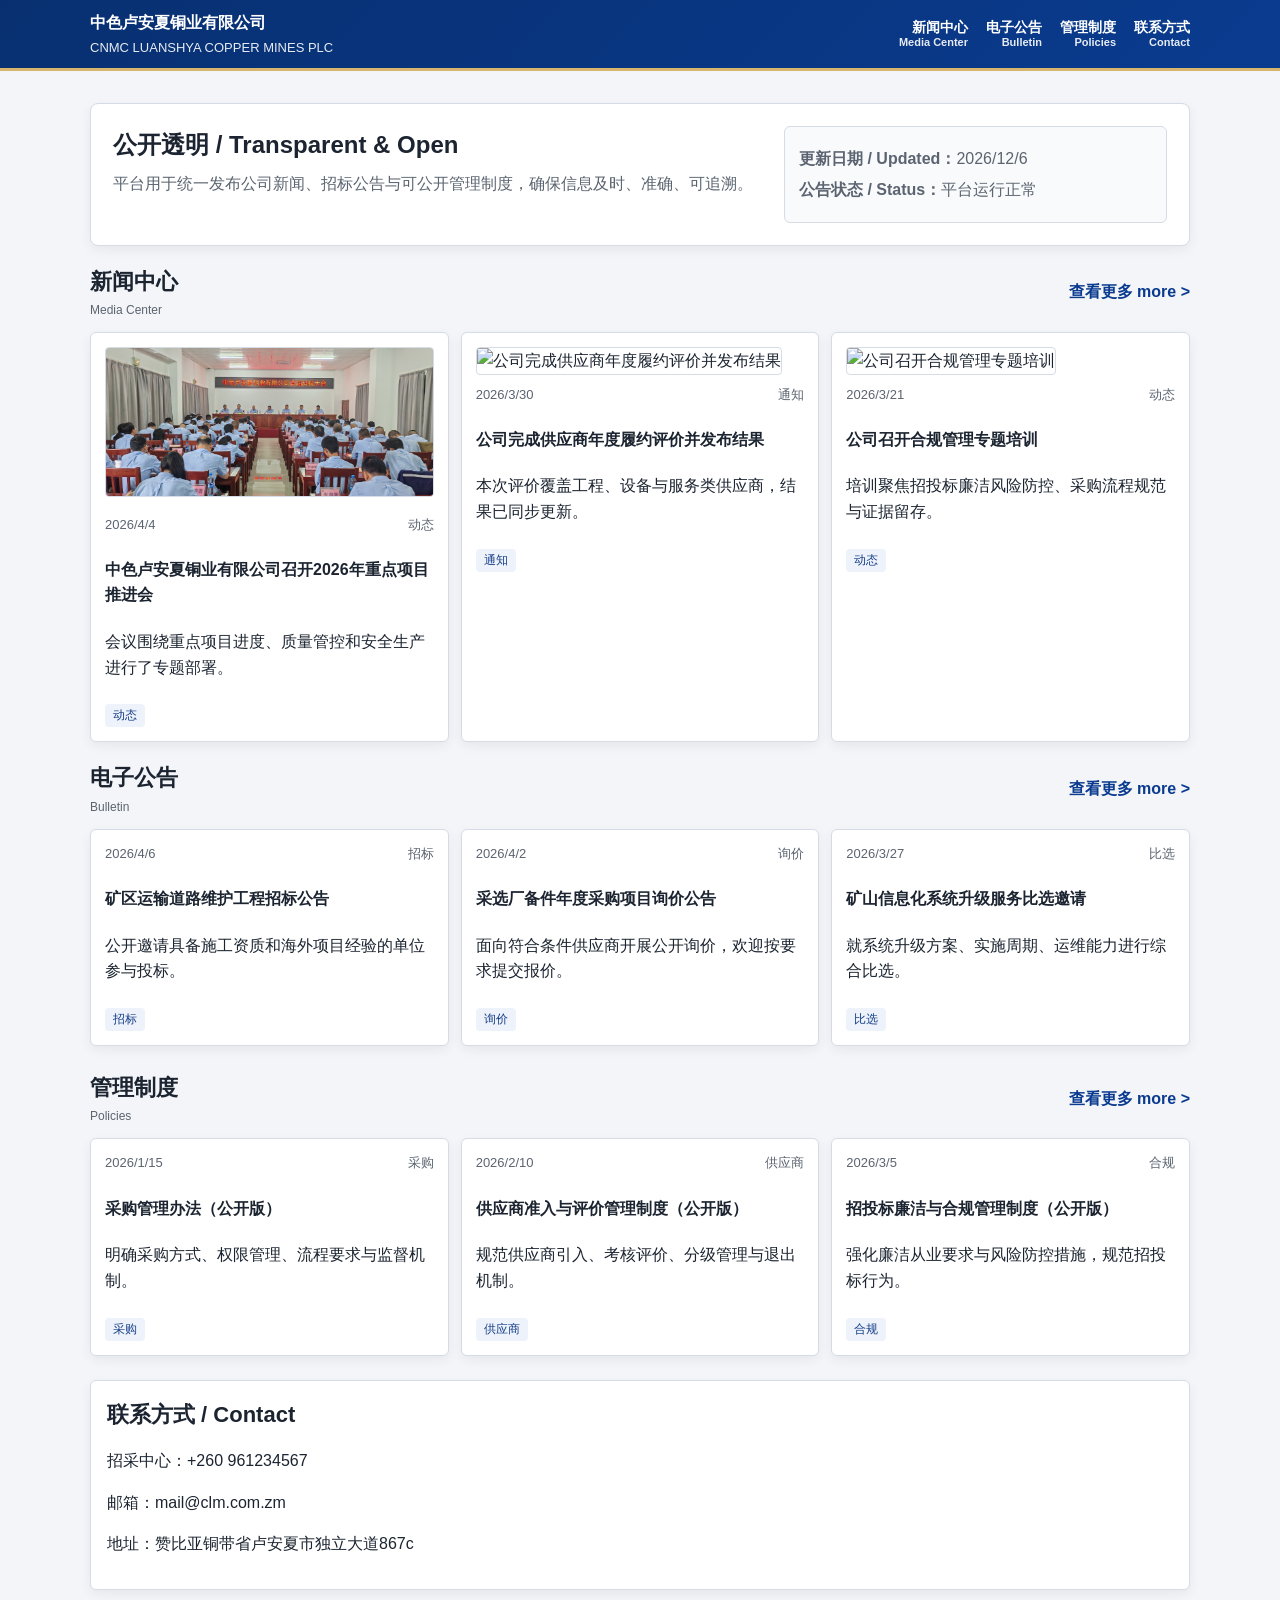
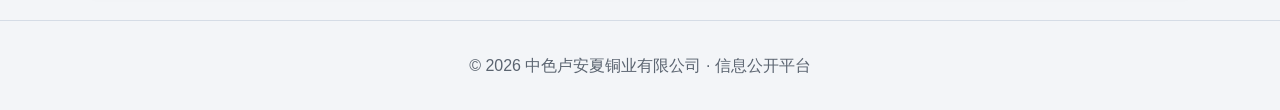
==== index.html @ e2d0efca "Add files via upload" ====
<!doctype html>
<html lang="zh-CN">
  <head>
    <meta charset="UTF-8" />
    <meta name="viewport" content="width=device-width, initial-scale=1.0" />
    <title>中色卢安夏铜业有限公司 - 信息公开平台</title>
    <link rel="stylesheet" href="styles.css" />
  </head>
  <body>
    <header class="site-header site-header--sticky">
      <div class="container header-inner">
        <div class="brand-wrap">
          <p class="brand-cn">中色卢安夏铜业有限公司</p>
          <p class="brand-en">CNMC LUANSHYA COPPER MINES PLC</p>
        </div>
        <nav class="main-nav">
          <a href="#news">
            <span class="nav-cn">新闻中心</span>
            <span class="nav-en">Media Center</span>
          </a>
          <a href="#invites">
            <span class="nav-cn">电子公告</span>
            <span class="nav-en">Bulletin</span>
          </a>
          <a href="#policies">
            <span class="nav-cn">管理制度</span>
            <span class="nav-en">Policies</span>
          </a>
          <a href="#contact">
            <span class="nav-cn">联系方式</span>
            <span class="nav-en">Contact</span>
          </a>
        </nav>
      </div>
    </header>

    <main class="container page-main">
      <section class="hero">
        <div>
          <h2>公开透明 / Transparent & Open</h2>
          <p>
            平台用于统一发布公司新闻、招标公告与可公开管理制度，确保信息及时、准确、可追溯。
          </p>
        </div>
        <div class="hero-meta">
          <p><strong>更新日期 / Updated：</strong><span id="today"></span></p>
          <p><strong>公告状态 / Status：</strong>平台运行正常</p>
        </div>
      </section>

      <section id="news" class="section section--compact">
        <div class="section-head">
          <div>
            <h3>新闻中心</h3>
            <p class="section-sub">Media Center</p>
          </div>
          <a class="more-link" href="list.html?type=news">查看更多 more &gt;</a>
        </div>
        <div class="card-list" id="news-list"></div>
      </section>

      <section id="invites" class="section section--compact">
        <div class="section-head">
          <div>
            <h3>电子公告</h3>
            <p class="section-sub">Bulletin</p>
          </div>
          <a class="more-link" href="list.html?type=invites">查看更多 more &gt;</a>
        </div>
        <div class="card-list" id="invite-list"></div>
      </section>

      <section id="policies" class="section">
        <div class="section-head">
          <div>
            <h3>管理制度</h3>
            <p class="section-sub">Policies</p>
          </div>
          <a class="more-link" href="list.html?type=policies">查看更多 more &gt;</a>
        </div>
        <div class="card-list" id="policy-list"></div>
      </section>

      <section id="contact" class="section contact">
        <h3>联系方式 / Contact</h3>
        <p>招采中心：+260 961234567</p>
        <p>邮箱：mail@clm.com.zm</p>
        <p>地址：赞比亚铜带省卢安夏市独立大道867c</p>
      </section>
    </main>

    <footer class="site-footer">
      <div class="container">
        <p>© 2026 中色卢安夏铜业有限公司 · 信息公开平台</p>
      </div>
    </footer>

    <script src="site-data.js"></script>
    <script src="app.js"></script>
  </body>
</html>
---- styles.css ----
:root {
  --bg: #f3f5f8;
  --card: #ffffff;
  --text: #1b2430;
  --muted: #5b6470;
  --primary: #0a3b8f;
  --border: #d5dce6;
  --shadow: 0 4px 12px rgba(17, 24, 39, 0.06);
}

* {
  box-sizing: border-box;
}

body {
  margin: 0;
  font-family: -apple-system, BlinkMacSystemFont, "Segoe UI", "PingFang SC",
    "Hiragino Sans GB", "Microsoft YaHei", sans-serif;
  color: var(--text);
  background: var(--bg);
  line-height: 1.6;
}

.container {
  width: min(1100px, 92%);
  margin: 0 auto;
}

.site-header {
  background: linear-gradient(135deg, #083071, #0a3b8f);
  color: #fff;
  padding: 10px 0;
  border-bottom: 3px solid #d7b56d;
}

.header-inner {
  display: flex;
  justify-content: space-between;
  align-items: center;
  gap: 12px;
}

.brand-cn {
  margin: 0;
  font-weight: 700;
}

.brand-en {
  margin: 2px 0 0;
  opacity: 0.9;
  font-size: 13px;
  text-transform: uppercase;
}

.site-header--sticky {
  position: sticky;
  top: 0;
  z-index: 50;
}

.main-nav {
  display: flex;
  gap: 18px;
  align-items: center;
}

.main-nav a {
  color: #fff;
  text-decoration: none;
  font-weight: 700;
  display: flex;
  flex-direction: column;
  gap: 1px;
  text-align: right;
}

.nav-cn {
  font-size: 14px;
  line-height: 1.1;
}

.nav-en {
  font-size: 11px;
  opacity: 0.9;
  line-height: 1.1;
}

.page-main {
  padding-top: 10px;
}

.hero {
  margin-top: 22px;
  background: #fff;
  border: 1px solid var(--border);
  border-radius: 8px;
  padding: 22px;
  box-shadow: var(--shadow);
  display: grid;
  grid-template-columns: 1.7fr 1fr;
  gap: 20px;
}

.hero h2 {
  margin: 0 0 6px;
  font-size: 24px;
}

.hero p {
  margin: 0;
  color: var(--muted);
}

.hero-meta {
  background: #f8fafc;
  border: 1px solid var(--border);
  border-radius: 6px;
  padding: 14px;
}

.hero-meta p {
  margin: 5px 0;
}

.section {
  margin-top: 24px;
}

.section--compact {
  margin-top: 18px;
}

.section-head {
  display: flex;
  justify-content: space-between;
  align-items: center;
  gap: 12px;
  margin-bottom: 12px;
}

h3 {
  margin: 0;
  font-size: 22px;
}

.section-sub {
  margin: 2px 0 0;
  color: var(--muted);
  font-size: 12px;
}

.toolbar {
  display: flex;
  gap: 8px;
  flex-wrap: wrap;
}

.more-link {
  color: var(--primary);
  text-decoration: none;
  font-weight: 700;
}

.home-grid {
  display: grid;
  grid-template-columns: 1.6fr 1fr;
  gap: 18px;
  align-items: start;
}

.card-list {
  display: grid;
  grid-template-columns: repeat(3, 1fr);
  gap: 12px;
}

.card {
  background: var(--card);
  border: 1px solid var(--border);
  border-radius: 6px;
  box-shadow: var(--shadow);
  padding: 14px;
}

.card-link {
  text-decoration: none;
  color: inherit;
  display: block;
}

.news-cover {
  width: 100%;
  height: 150px;
  object-fit: cover;
  border-radius: 4px;
  border: 1px solid var(--border);
  margin-bottom: 10px;
}

.meta {
  display: flex;
  justify-content: space-between;
  gap: 10px;
  color: var(--muted);
  font-size: 13px;
  margin-bottom: 6px;
}

.tag {
  display: inline-block;
  margin-top: 8px;
  padding: 2px 8px;
  border-radius: 4px;
  background: #edf2fb;
  color: #163f88;
  font-size: 12px;
}

.contact {
  background: #fff;
  border: 1px solid var(--border);
  border-radius: 6px;
  box-shadow: var(--shadow);
  padding: 16px;
}

.site-footer {
  margin-top: 30px;
  padding: 16px 0;
  border-top: 1px solid var(--border);
  color: var(--muted);
  text-align: center;
}

.btn {
  display: inline-block;
  text-decoration: none;
  border-radius: 8px;
  padding: 9px 14px;
}

.btn-primary {
  background: #fff;
  color: #0b357f;
  font-weight: 700;
}

.list-page-head {
  margin-top: 22px;
  background: #fff;
  border: 1px solid var(--border);
  border-radius: 8px;
  padding: 16px 20px;
  box-shadow: var(--shadow);
  display: flex;
  justify-content: space-between;
  align-items: center;
}

.list-page-head h2 {
  margin: 0;
  font-size: 20px;
}

.list-page-head p {
  margin: 4px 0 0;
  color: var(--muted);
}

.text-link {
  color: var(--primary);
  text-decoration: none;
  font-weight: 600;
}

.list-rows {
  margin-top: 14px;
  background: #fff;
  border: 1px solid var(--border);
  border-radius: 8px;
  box-shadow: var(--shadow);
}

.list-row {
  display: flex;
  justify-content: space-between;
  gap: 12px;
  padding: 14px 16px;
  border-bottom: 1px solid #e8edf3;
}

.list-row:last-child {
  border-bottom: none;
}

.detail-box {
  margin-top: 16px;
  background: #fff;
  border: 1px solid var(--border);
  border-radius: 8px;
  box-shadow: var(--shadow);
  padding: 20px;
}

.detail-cover {
  width: 100%;
  max-width: 780px;
  border: 1px solid var(--border);
  border-radius: 4px;
  margin: 8px 0 16px;
}

@media (max-width: 900px) {
  .card-list {
    grid-template-columns: repeat(2, 1fr);
  }

  .hero {
    grid-template-columns: 1fr;
  }

  .home-grid {
    grid-template-columns: 1fr;
  }
}

@media (max-width: 640px) {
  .header-inner,
  .section-head {
    flex-direction: column;
    align-items: flex-start;
  }

  .main-nav {
    width: 100%;
    justify-content: space-between;
    gap: 10px;
  }

  .main-nav a {
    text-align: left;
  }

  .card-list {
    grid-template-columns: 1fr;
  }
}
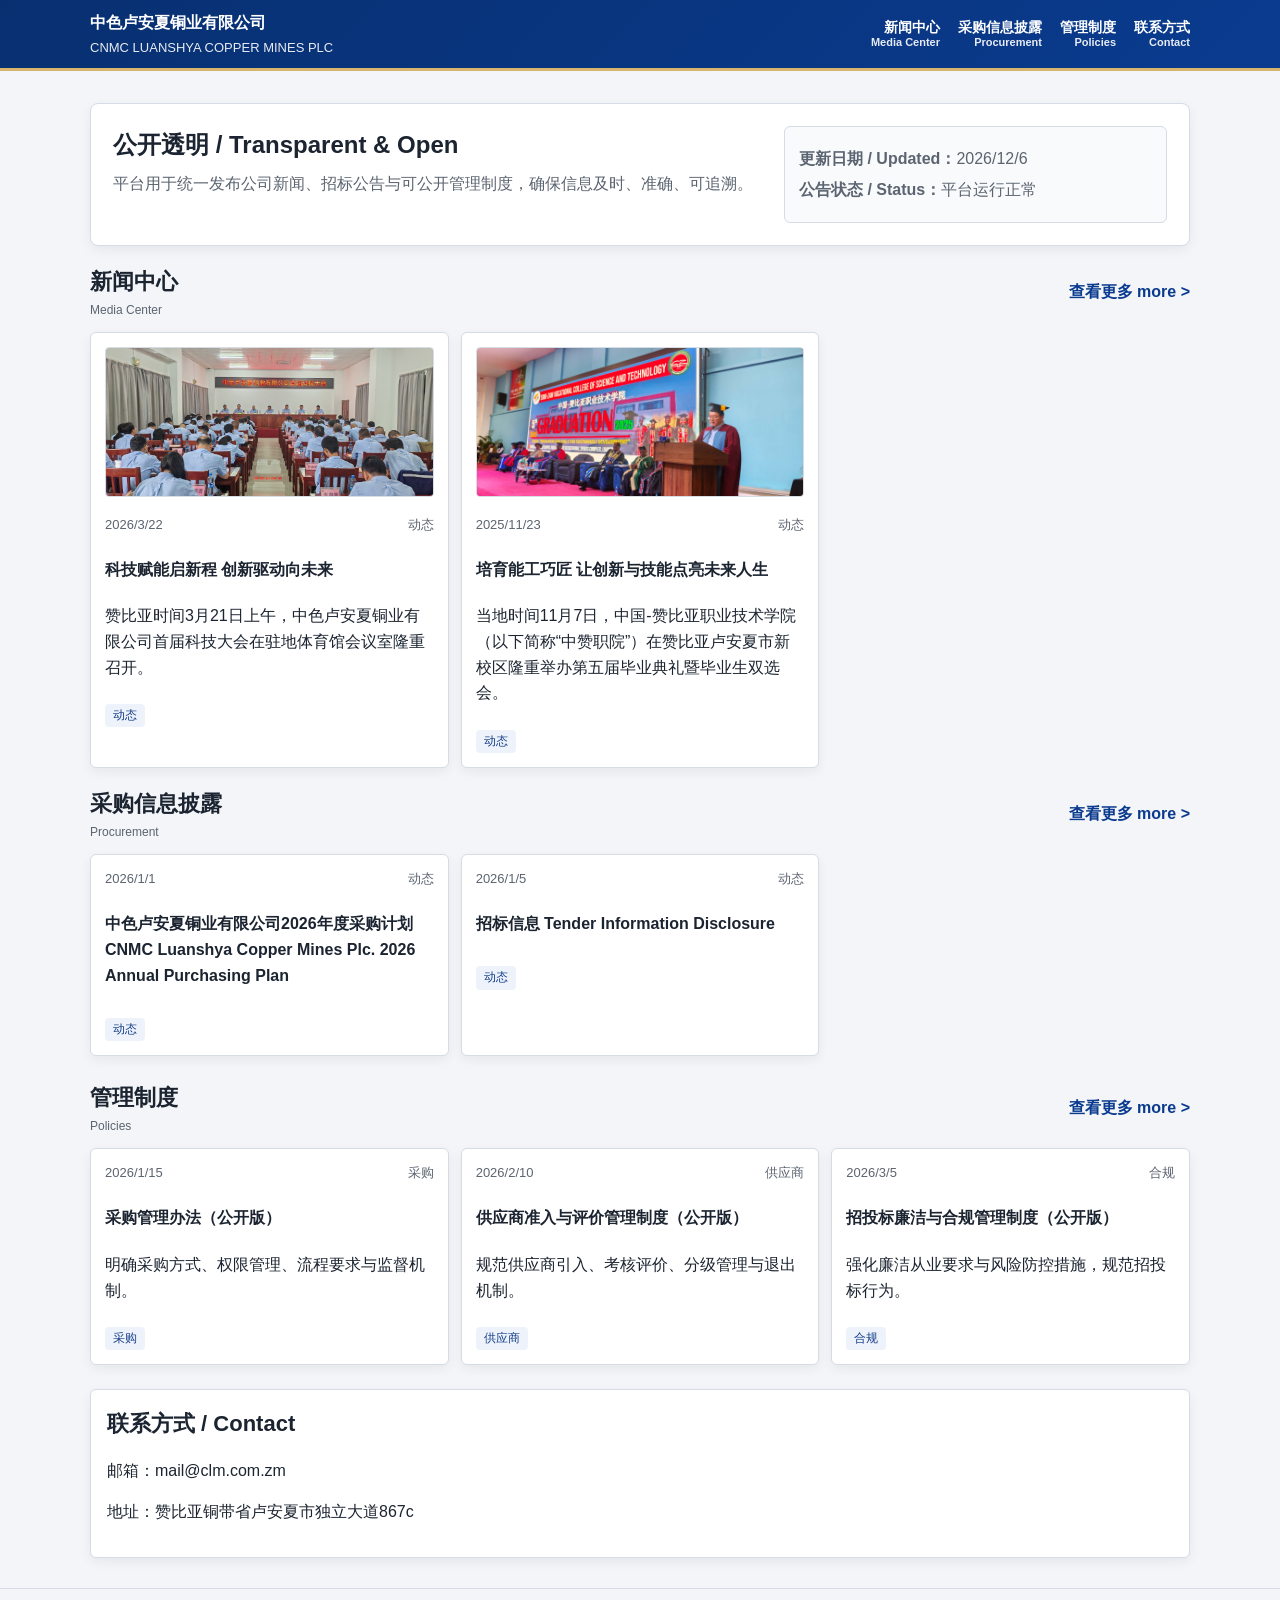
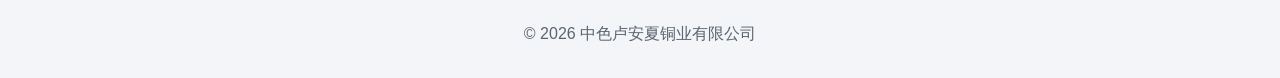
==== commit 616ab011: "Add files via upload" ====
--- a/index.html
+++ b/index.html
@@ -3,7 +3,7 @@
   <head>
     <meta charset="UTF-8" />
     <meta name="viewport" content="width=device-width, initial-scale=1.0" />
-    <title>中色卢安夏铜业有限公司 - 信息公开平台</title>
+    <title>中色卢安夏铜业有限公司</title>
     <link rel="stylesheet" href="styles.css" />
   </head>
   <body>
@@ -19,8 +19,8 @@
             <span class="nav-en">Media Center</span>
           </a>
           <a href="#invites">
-            <span class="nav-cn">电子公告</span>
-            <span class="nav-en">Bulletin</span>
+            <span class="nav-cn">采购信息披露</span>
+            <span class="nav-en">Procurement</span>
           </a>
           <a href="#policies">
             <span class="nav-cn">管理制度</span>
@@ -62,8 +62,8 @@
       <section id="invites" class="section section--compact">
         <div class="section-head">
           <div>
-            <h3>电子公告</h3>
-            <p class="section-sub">Bulletin</p>
+            <h3>采购信息披露</h3>
+            <p class="section-sub">Procurement</p>
           </div>
           <a class="more-link" href="list.html?type=invites">查看更多 more &gt;</a>
         </div>
@@ -83,7 +83,7 @@
 
       <section id="contact" class="section contact">
         <h3>联系方式 / Contact</h3>
-        <p>招采中心：+260 961234567</p>
+        <!-- <p>招采中心：+260 961234567</p> -->
         <p>邮箱：mail@clm.com.zm</p>
         <p>地址：赞比亚铜带省卢安夏市独立大道867c</p>
       </section>
@@ -91,7 +91,7 @@
 
     <footer class="site-footer">
       <div class="container">
-        <p>© 2026 中色卢安夏铜业有限公司 · 信息公开平台</p>
+        <p>© 2026 中色卢安夏铜业有限公司</p>
       </div>
     </footer>
 
--- a/styles.css
+++ b/styles.css
@@ -307,7 +307,59 @@
   max-width: 780px;
   border: 1px solid var(--border);
   border-radius: 4px;
-  margin: 8px 0 16px;
+  margin: 8px auto 16px;
+}
+
+.detail-body {
+  font-family: "FangSong", "STFangsong", "仿宋", serif;
+  font-size: 19px;
+  line-height: 1.9;
+  color: #1f2937;
+}
+
+.detail-title {
+  text-align: center;
+  margin: 6px 0 8px;
+}
+
+.detail-publish-info {
+  text-align: center;
+  color: var(--muted);
+  margin: 0 0 14px;
+  font-size: 14px;
+}
+
+.detail-paragraph {
+  text-indent: 2em;
+  margin: 0 0 14px;
+}
+
+.detail-image-wrap {
+  text-align: center;
+}
+
+.detail-image-wrap .detail-cover {
+  display: inline-block;
+}
+
+.detail-attachments {
+  margin-top: 16px;
+  padding-top: 12px;
+  border-top: 1px solid #e6ebf2;
+}
+
+.detail-attachments h4 {
+  margin: 0 0 8px;
+  font-size: 16px;
+}
+
+.detail-attachments ul {
+  margin: 0;
+  padding-left: 18px;
+}
+
+.detail-attachments li {
+  margin-bottom: 6px;
 }
 
 @media (max-width: 900px) {
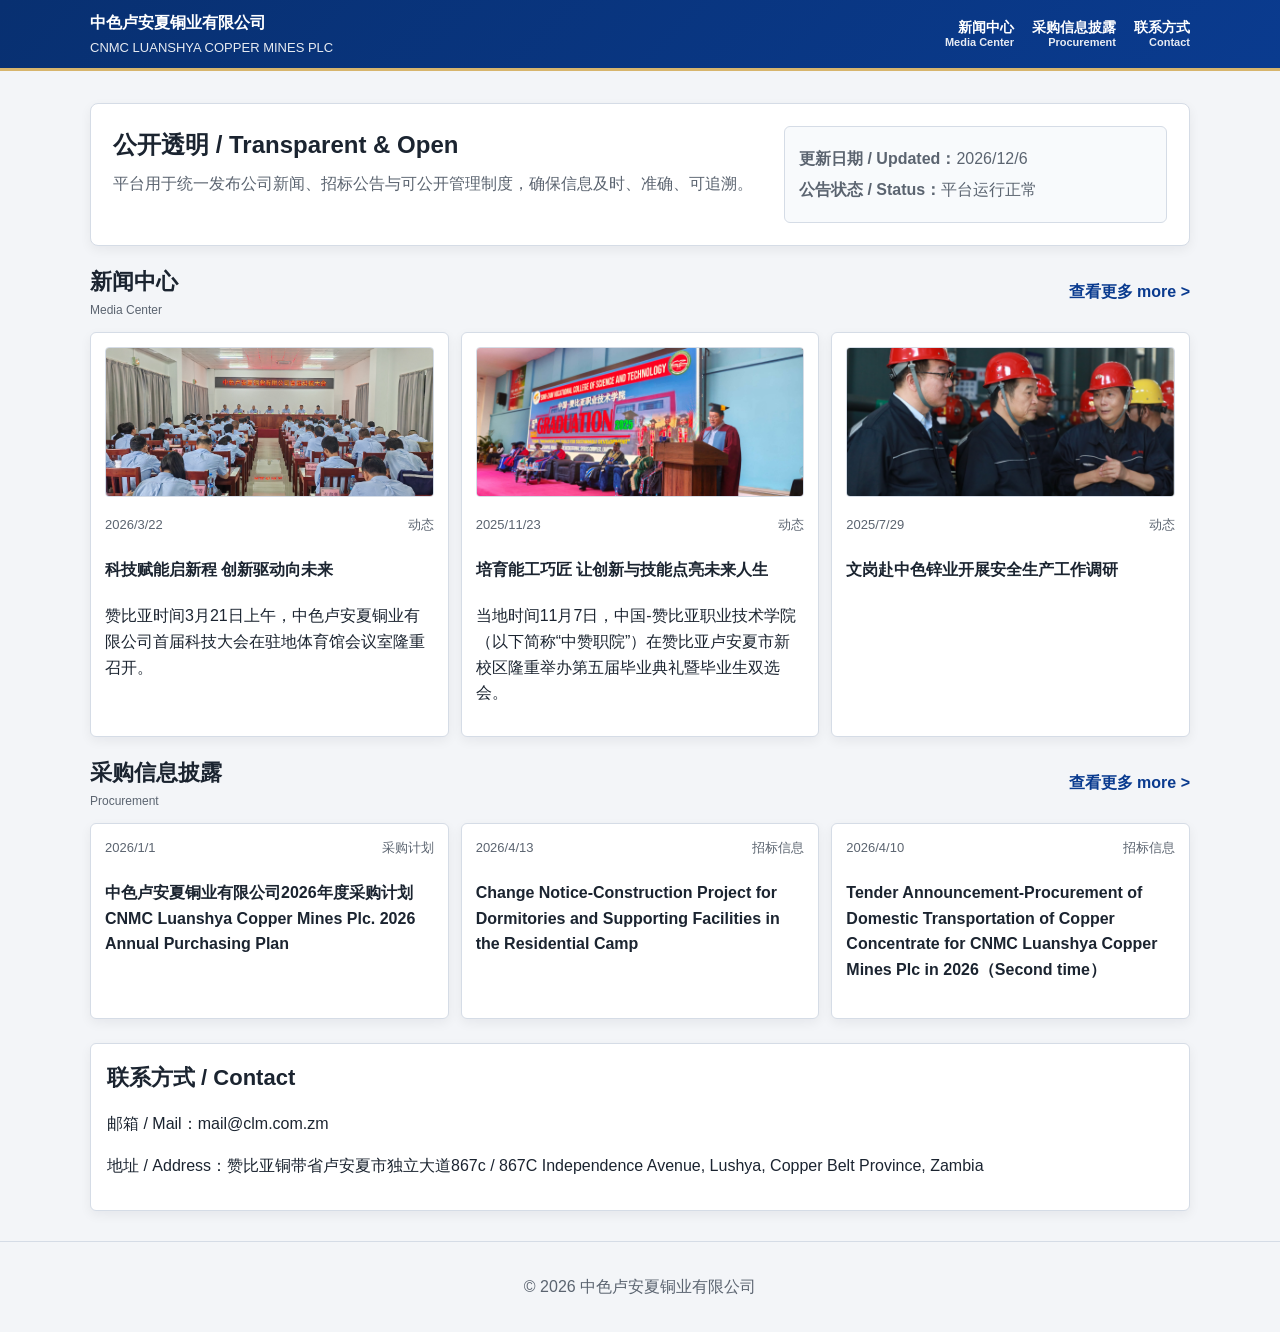
==== commit a97ff6f9: "Add files via upload" ====
--- a/index.html
+++ b/index.html
@@ -22,10 +22,10 @@
             <span class="nav-cn">采购信息披露</span>
             <span class="nav-en">Procurement</span>
           </a>
-          <a href="#policies">
+          <!-- <a href="#policies">
             <span class="nav-cn">管理制度</span>
             <span class="nav-en">Policies</span>
-          </a>
+          </a> -->
           <a href="#contact">
             <span class="nav-cn">联系方式</span>
             <span class="nav-en">Contact</span>
@@ -70,7 +70,7 @@
         <div class="card-list" id="invite-list"></div>
       </section>
 
-      <section id="policies" class="section">
+      <!-- <section id="policies" class="section">
         <div class="section-head">
           <div>
             <h3>管理制度</h3>
@@ -79,13 +79,13 @@
           <a class="more-link" href="list.html?type=policies">查看更多 more &gt;</a>
         </div>
         <div class="card-list" id="policy-list"></div>
-      </section>
+      </section> -->
 
       <section id="contact" class="section contact">
         <h3>联系方式 / Contact</h3>
         <!-- <p>招采中心：+260 961234567</p> -->
-        <p>邮箱：mail@clm.com.zm</p>
-        <p>地址：赞比亚铜带省卢安夏市独立大道867c</p>
+        <p>邮箱 / Mail：mail@clm.com.zm</p>
+        <p>地址 / Address：赞比亚铜带省卢安夏市独立大道867c / 867C Independence Avenue, Lushya, Copper Belt Province, Zambia</p>
       </section>
     </main>
 
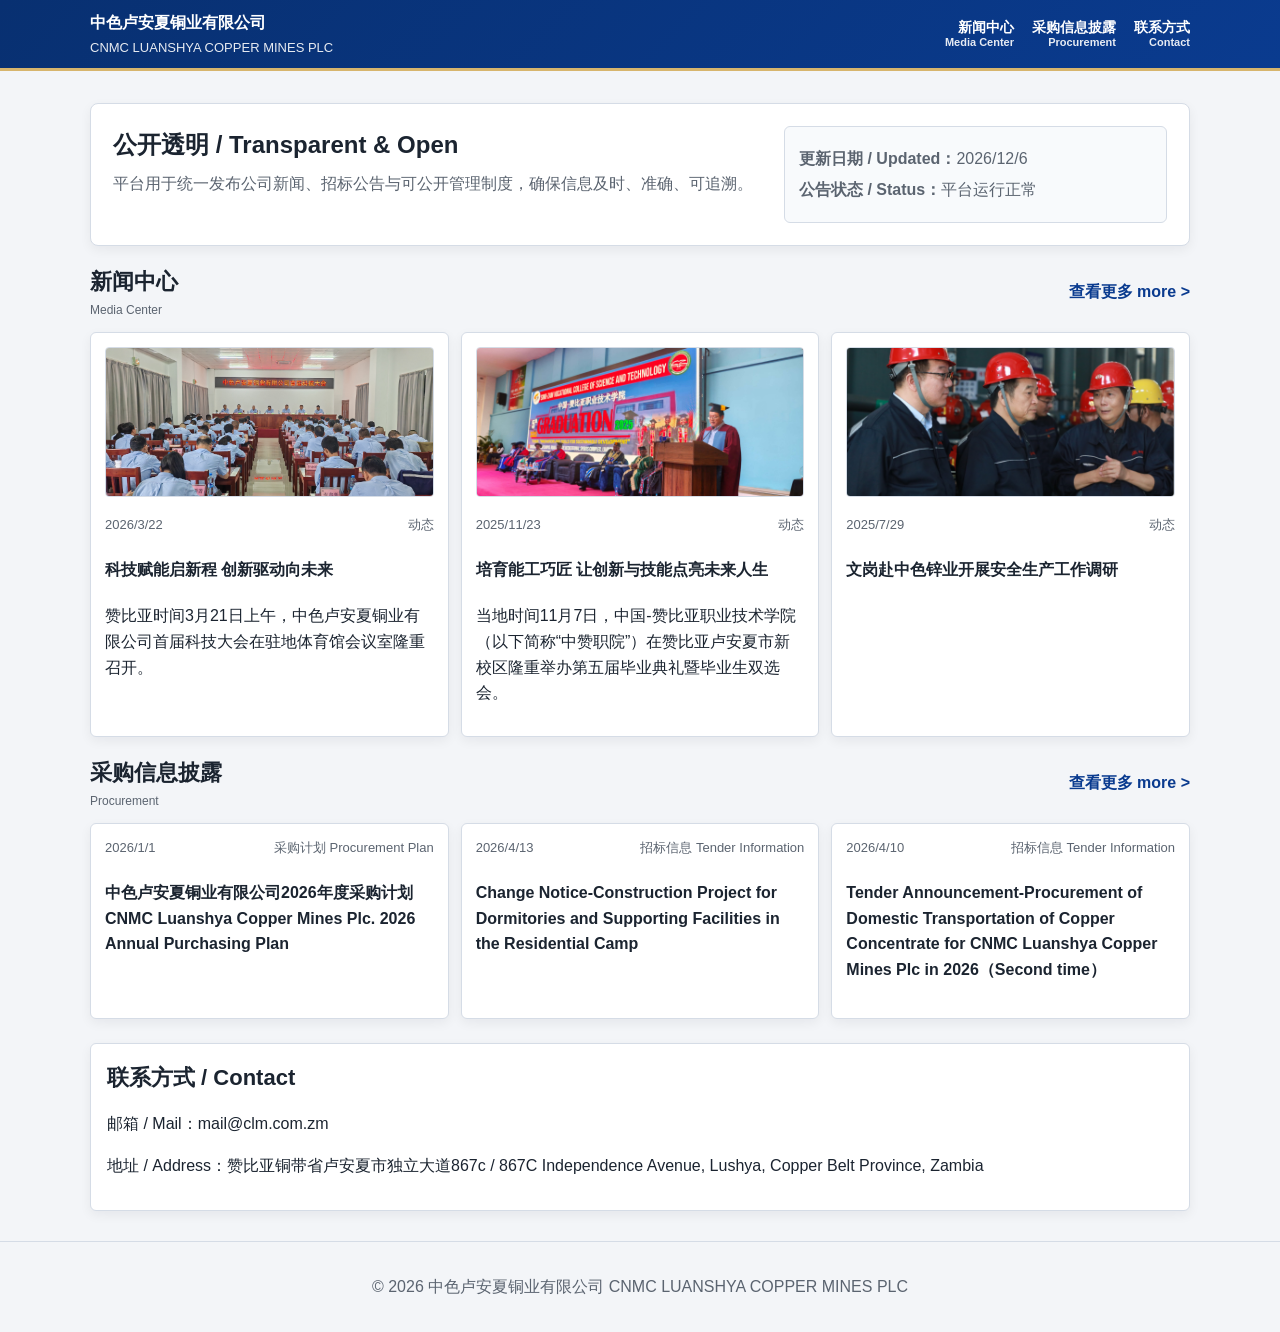
==== commit 898be266: "Add files via upload" ====
--- a/index.html
+++ b/index.html
@@ -91,7 +91,7 @@
 
     <footer class="site-footer">
       <div class="container">
-        <p>© 2026 中色卢安夏铜业有限公司</p>
+        <p>© 2026 中色卢安夏铜业有限公司 CNMC LUANSHYA COPPER MINES PLC</p>
       </div>
     </footer>
 
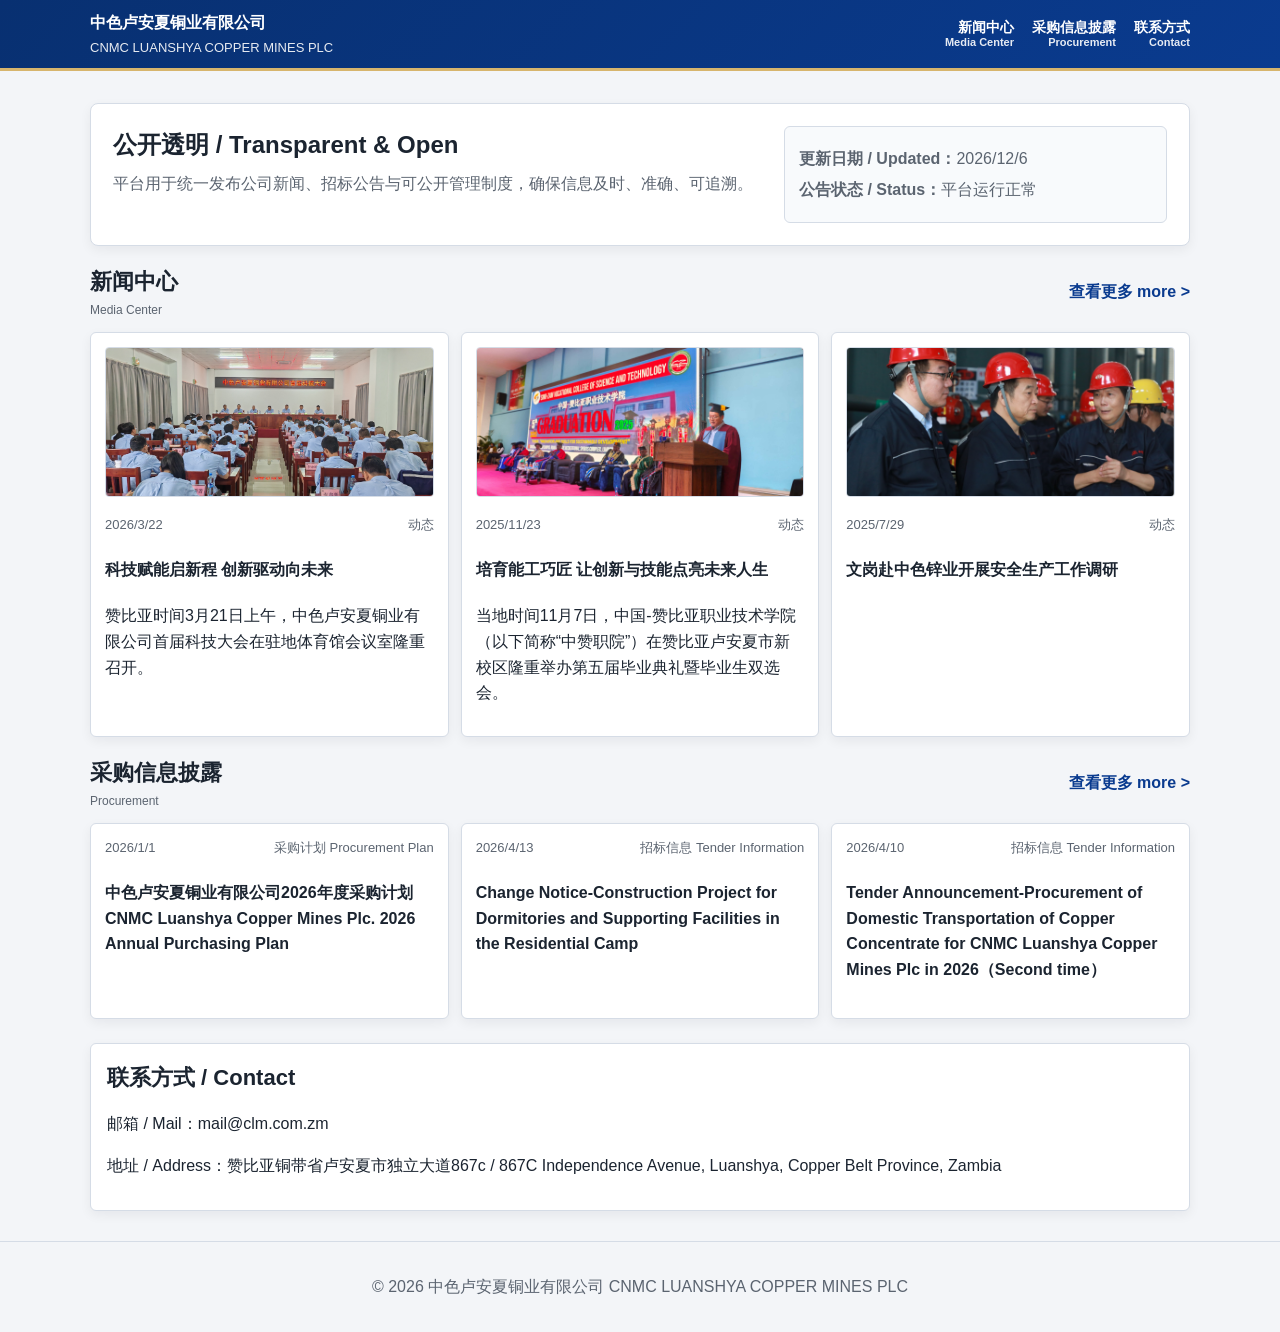
==== commit 4140665e: "Add files via upload" ====
--- a/index.html
+++ b/index.html
@@ -85,7 +85,7 @@
         <h3>联系方式 / Contact</h3>
         <!-- <p>招采中心：+260 961234567</p> -->
         <p>邮箱 / Mail：mail@clm.com.zm</p>
-        <p>地址 / Address：赞比亚铜带省卢安夏市独立大道867c / 867C Independence Avenue, Lushya, Copper Belt Province, Zambia</p>
+        <p>地址 / Address：赞比亚铜带省卢安夏市独立大道867c / 867C Independence Avenue, Luanshya, Copper Belt Province, Zambia</p>
       </section>
     </main>
 
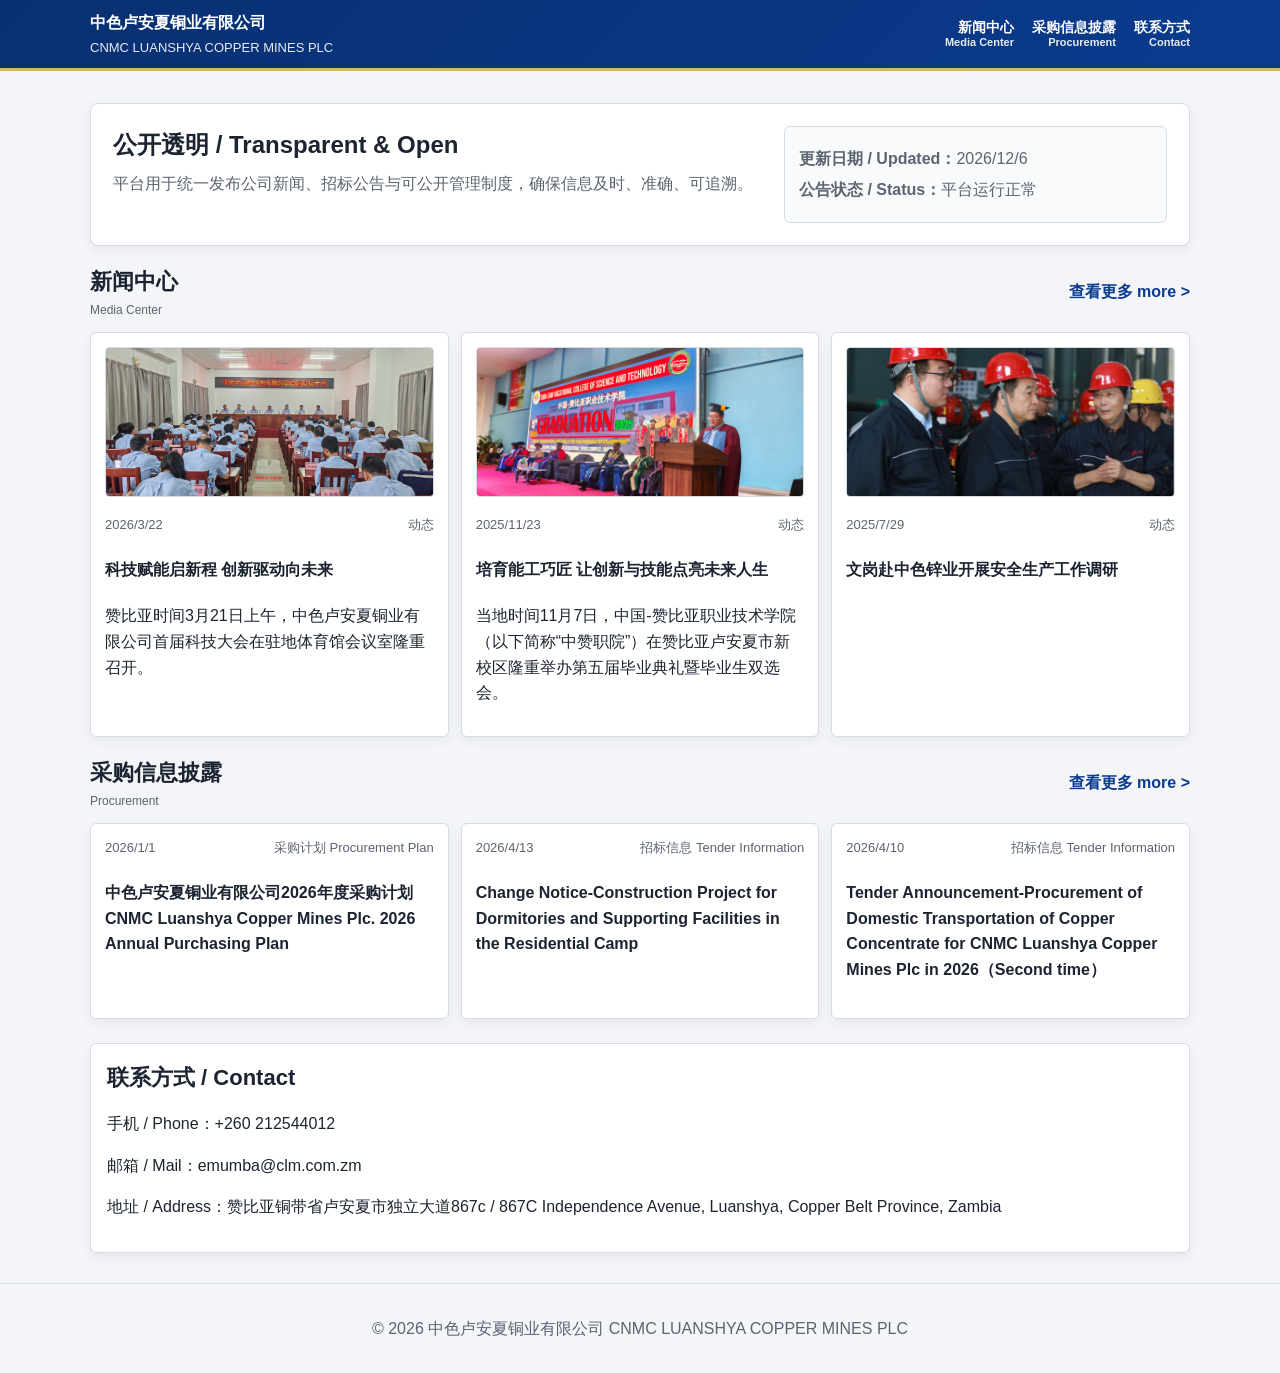
==== commit 589218a5: "Add files via upload 联系方式、采购计划按需修改" ====
--- a/index.html
+++ b/index.html
@@ -83,8 +83,8 @@
 
       <section id="contact" class="section contact">
         <h3>联系方式 / Contact</h3>
-        <!-- <p>招采中心：+260 961234567</p> -->
-        <p>邮箱 / Mail：mail@clm.com.zm</p>
+        <p>手机 / Phone：+260 212544012</p>
+        <p>邮箱 / Mail：emumba@clm.com.zm</p>
         <p>地址 / Address：赞比亚铜带省卢安夏市独立大道867c / 867C Independence Avenue, Luanshya, Copper Belt Province, Zambia</p>
       </section>
     </main>
